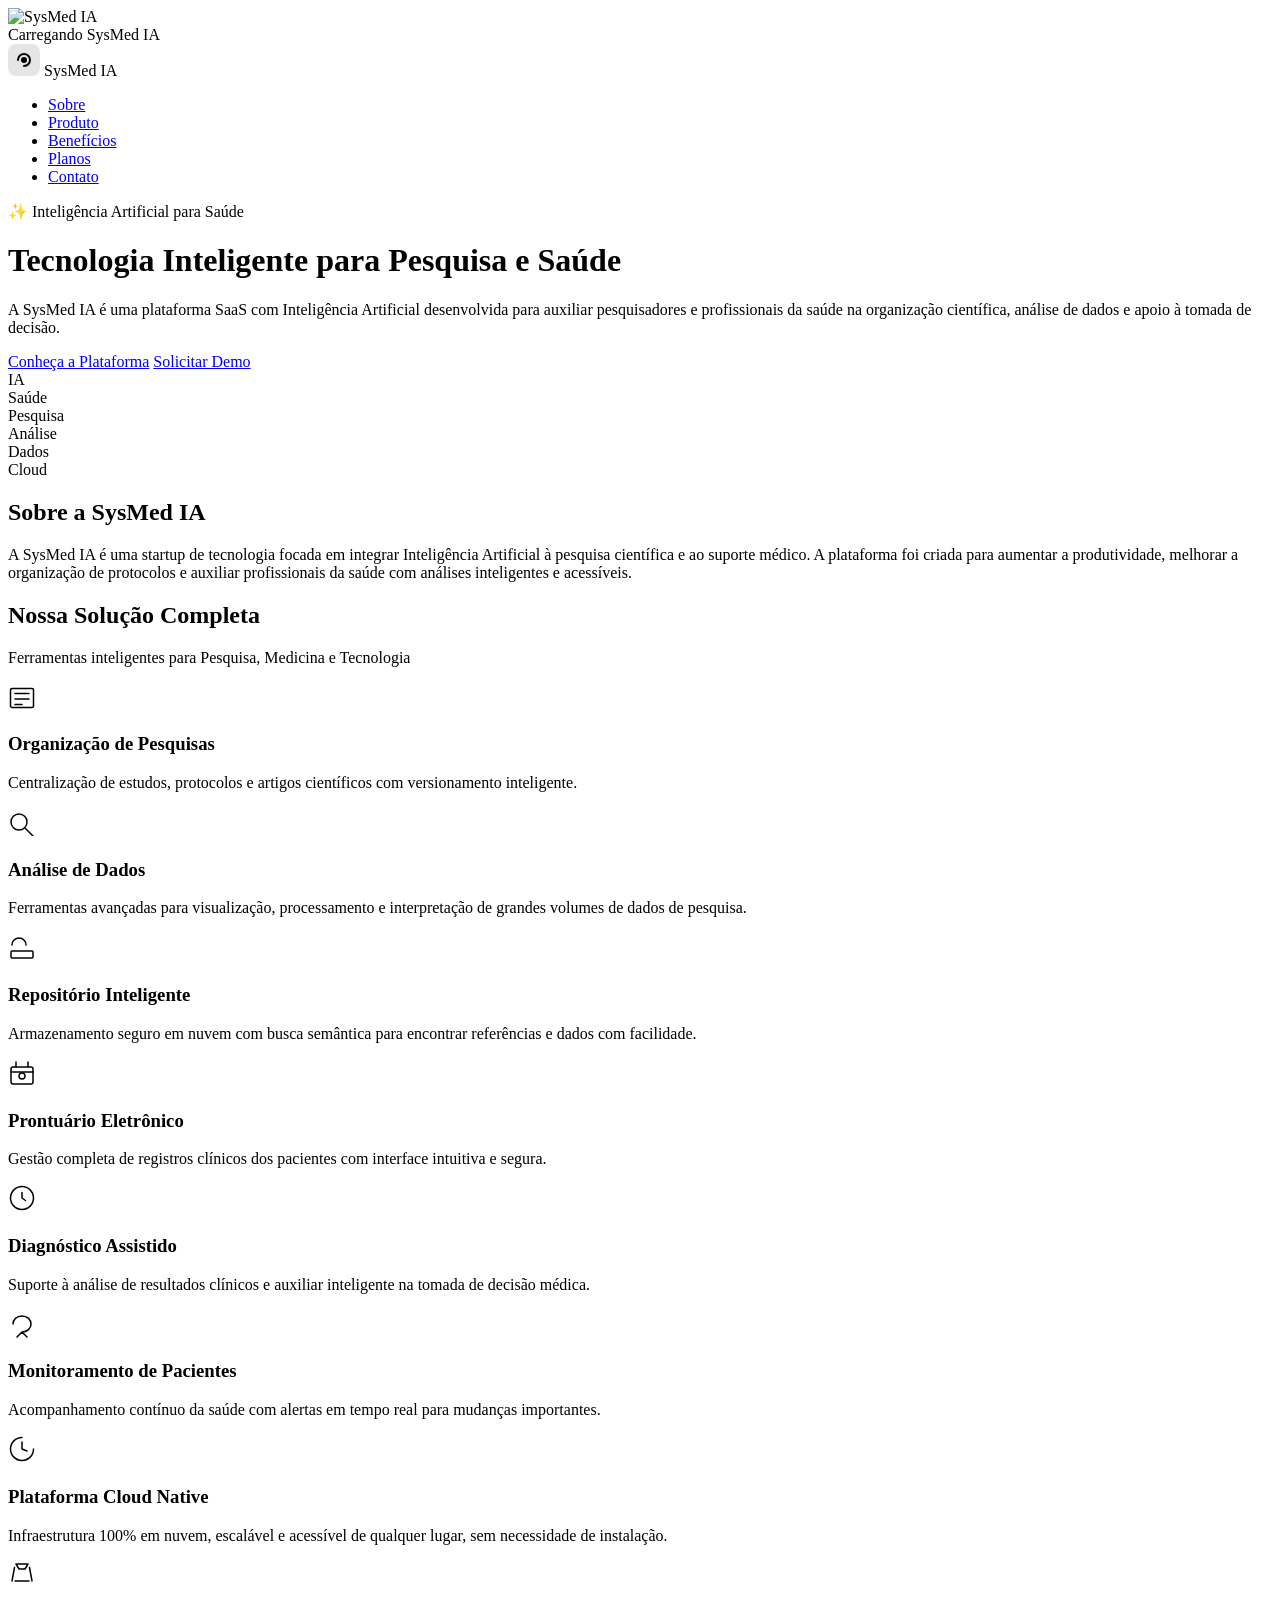
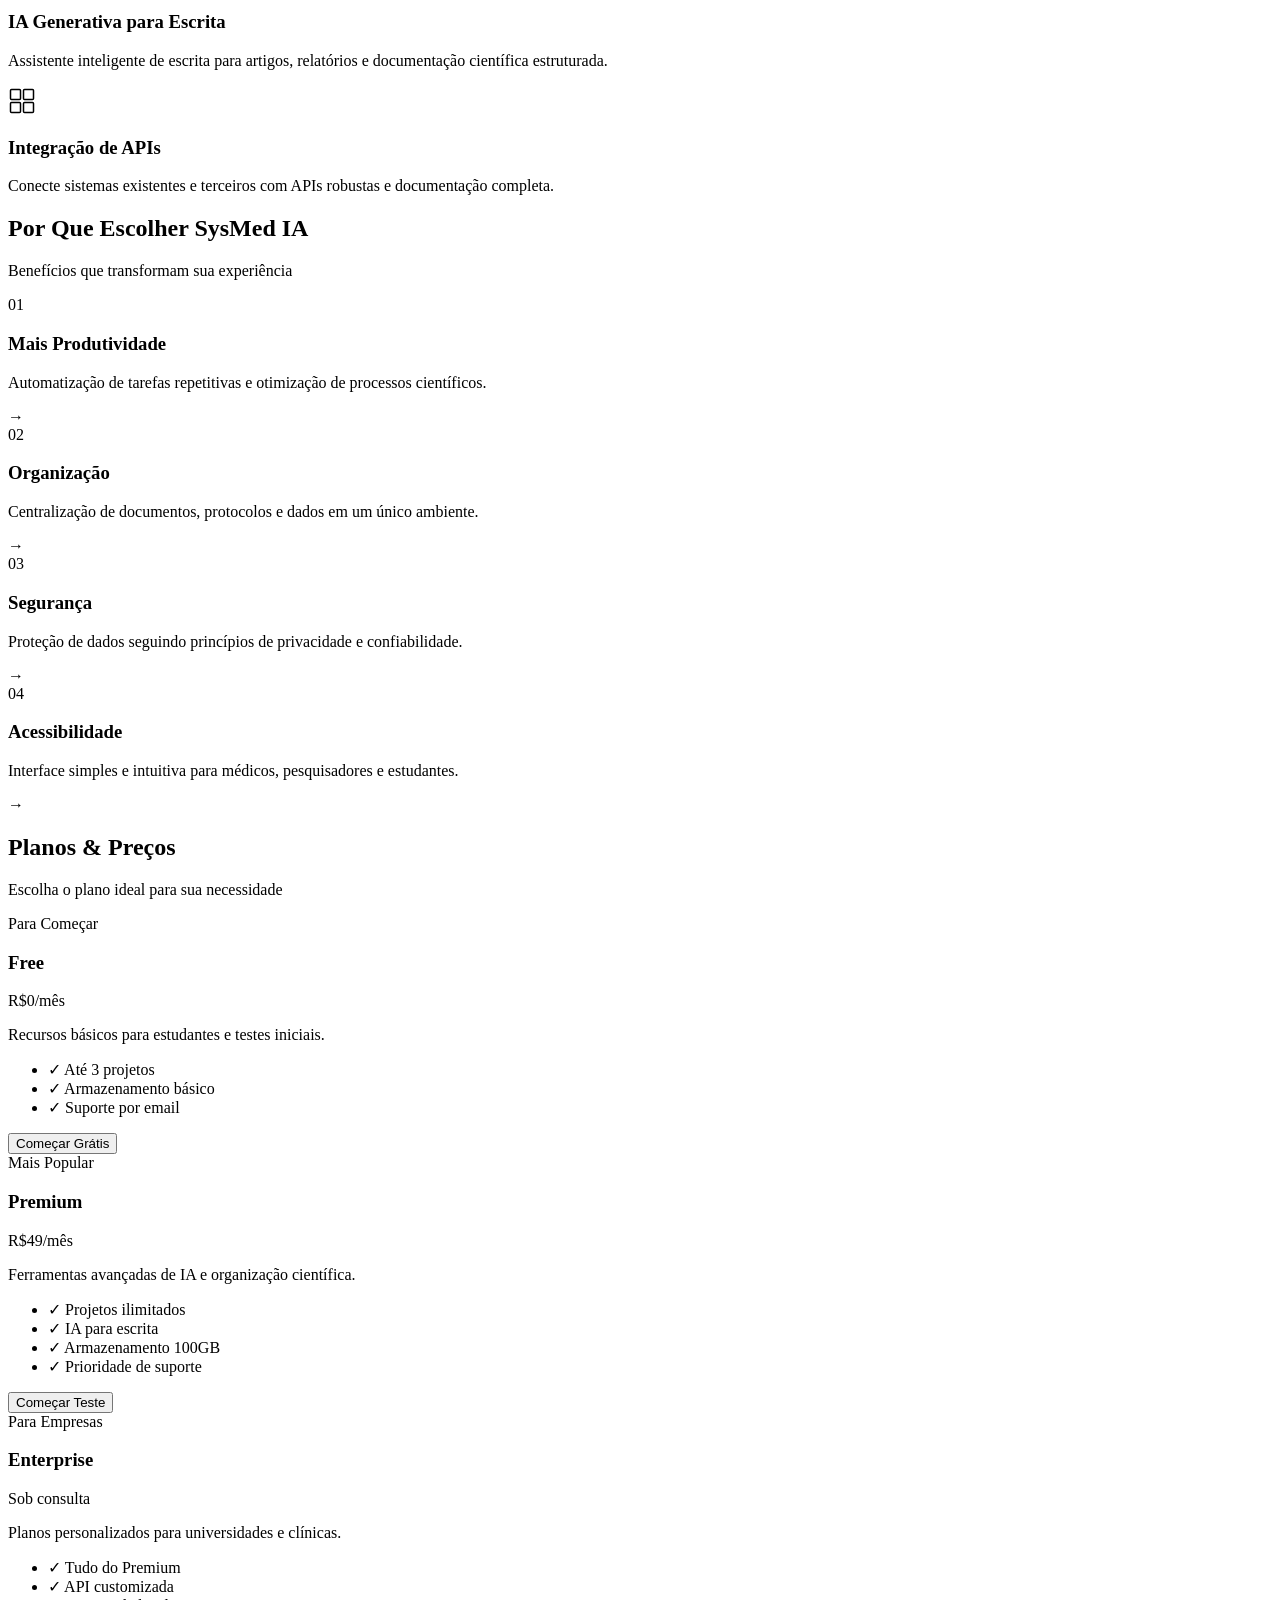
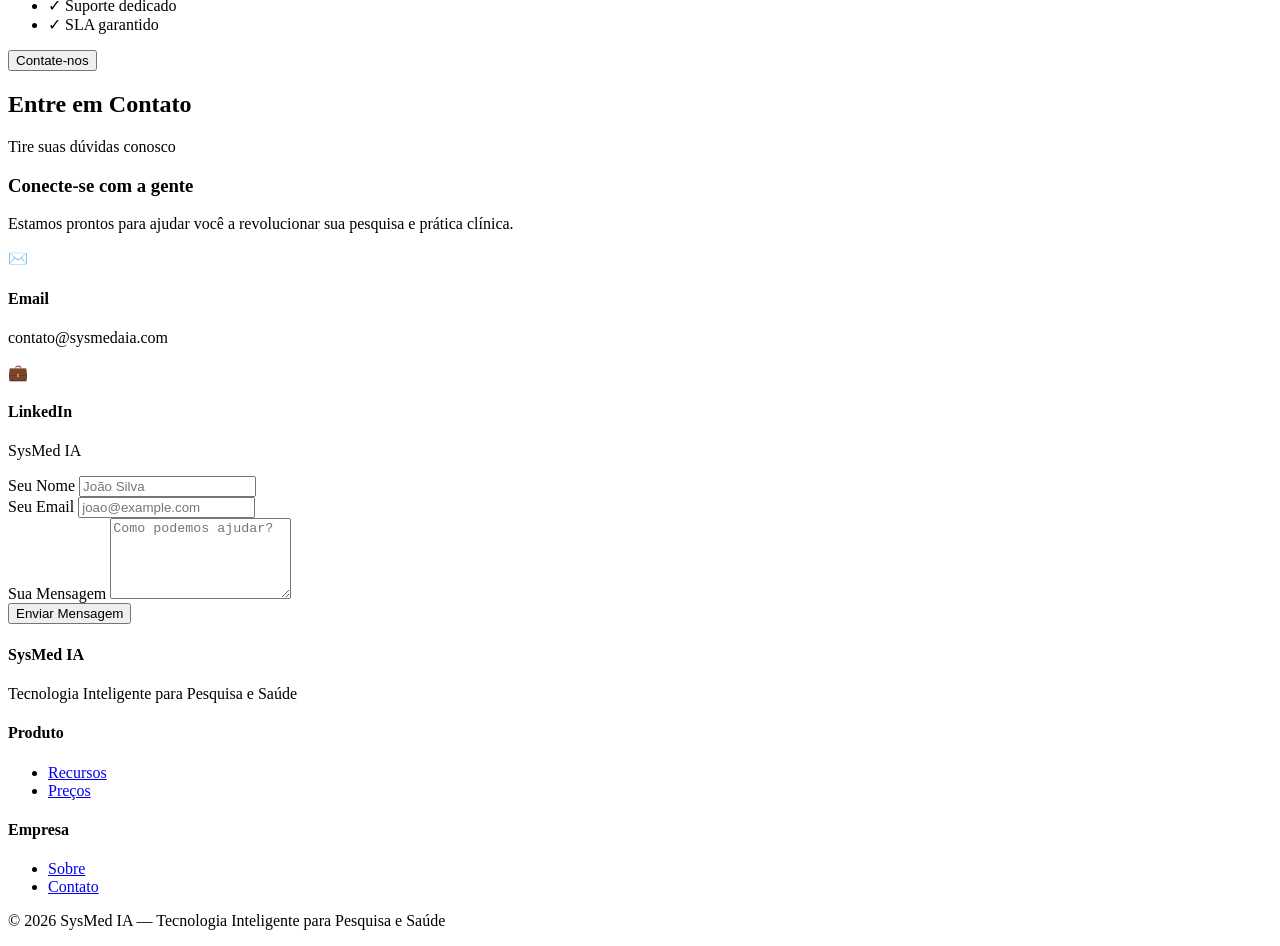
==== index.html @ e9c5e8f0 "mudando o index" ====
<!doctype html>
<html lang="pt-BR">
  <head>
    <meta charset="UTF-8" />
    <meta name="viewport" content="width=device-width, initial-scale=1.0" />
    <title>SysMed IA - Plataforma de IA para Saúde e Pesquisa</title>
    <link rel="stylesheet" href="style.css" />
    <link
      rel="shortcut icon"
      href="assets/LogoSisMed.png"
      type="image/x-icon"
    />
    <link rel="preconnect" href="https://fonts.googleapis.com" />
    <link rel="preconnect" href="https://fonts.gstatic.com" crossorigin />
    <link
      href="https://fonts.googleapis.com/css2?family=Inter:wght@300;400;500;600;700&family=Poppins:wght@600;700;800&display=swap"
      rel="stylesheet"
    />
  </head>

  <body>
    <!-- Tela de Loading -->
    <div id="loading-screen" aria-hidden="false">
      <div class="loader-wrap">
        <img src="assets/LogoSisMed.png" alt="SysMed IA" class="loader-logo" />
        <div class="loader-text">Carregando SysMed IA</div>
        <div
          class="loader-bar"
          role="progressbar"
          aria-valuemin="0"
          aria-valuemax="100"
          aria-valuenow="0"
        >
          <div class="loader-bar-fill"></div>
        </div>
      </div>
    </div>

    <header>
      <nav class="navbar">
        <div class="nav-content">
          <div class="logo">
            <svg
              width="32"
              height="32"
              viewBox="0 0 32 32"
              fill="none"
              xmlns="http://www.w3.org/2000/svg"
            >
              <rect
                width="32"
                height="32"
                rx="8"
                fill="currentColor"
                opacity="0.1"
              />
              <path
                d="M10 16C10 12.686 12.686 10 16 10C19.314 10 22 12.686 22 16C22 19.314 19.314 22 16 22"
                stroke="currentColor"
                stroke-width="2"
                stroke-linecap="round"
              />
              <circle cx="16" cy="16" r="3" fill="currentColor" />
            </svg>
            <span>SysMed IA</span>
          </div>

          <ul class="nav-links">
            <li><a href="#sobre">Sobre</a></li>
            <li><a href="#produto">Produto</a></li>
            <li><a href="#beneficios">Benefícios</a></li>
            <li><a href="#planos">Planos</a></li>
            <li><a href="#contato" class="nav-cta">Contato</a></li>
          </ul>
        </div>
      </nav>

      <div class="hero">
        <div class="hero-content">
          <div class="hero-badge">✨ Inteligência Artificial para Saúde</div>
          <h1>Tecnologia Inteligente para Pesquisa e Saúde</h1>
          <p>
            A SysMed IA é uma plataforma SaaS com Inteligência Artificial
            desenvolvida para auxiliar pesquisadores e profissionais da saúde na
            organização científica, análise de dados e apoio à tomada de
            decisão.
          </p>
          <div class="hero-buttons">
            <a href="#produto" class="btn btn-primary">Conheça a Plataforma</a>
            <a href="#contato" class="btn btn-secondary">Solicitar Demo</a>
          </div>
        </div>
        <div class="hero-visual">
          <div class="floating-card">IA</div>
          <div class="floating-card card-2">Saúde</div>
          <div class="floating-card card-3">Pesquisa</div>
          <div class="floating-card card-4">Análise</div>
          <div class="floating-card card-5">Dados</div>
          <div class="floating-card card-6">Cloud</div>
        </div>
      </div>
    </header>

    <section id="sobre">
      <h2 class="section-title">Sobre a SysMed IA</h2>

      <p>
        A SysMed IA é uma startup de tecnologia focada em integrar Inteligência
        Artificial à pesquisa científica e ao suporte médico. A plataforma foi
        criada para aumentar a produtividade, melhorar a organização de
        protocolos e auxiliar profissionais da saúde com análises inteligentes e
        acessíveis.
      </p>
    </section>

    <section id="produto" class="features-section">
      <div class="section-header">
        <h2 class="section-title">Nossa Solução Completa</h2>
        <p class="section-subtitle">
          Ferramentas inteligentes para Pesquisa, Medicina e Tecnologia
        </p>
      </div>

      <div class="cards">
        <!-- PESQUISA -->
        <div class="card">
          <div class="card-icon">
            <svg
              width="28"
              height="28"
              viewBox="0 0 28 28"
              fill="none"
              xmlns="http://www.w3.org/2000/svg"
            >
              <path
                d="M7 10.5H21M7 16H21M7 21.5H14M4 5.5H24C24.8284 5.5 25.5 6.17157 25.5 7V23C25.5 23.8284 24.8284 24.5 24 24.5H4C3.17157 24.5 2.5 23.8284 2.5 23V7C2.5 6.17157 3.17157 5.5 4 5.5Z"
                stroke="currentColor"
                stroke-width="1.5"
                stroke-linecap="round"
                stroke-linejoin="round"
              />
            </svg>
          </div>
          <h3>Organização de Pesquisas</h3>
          <p>
            Centralização de estudos, protocolos e artigos científicos com
            versionamento inteligente.
          </p>
        </div>

        <div class="card">
          <div class="card-icon">
            <svg
              width="28"
              height="28"
              viewBox="0 0 28 28"
              fill="none"
              xmlns="http://www.w3.org/2000/svg"
            >
              <circle
                cx="11"
                cy="14"
                r="8"
                stroke="currentColor"
                stroke-width="1.5"
              />
              <path
                d="M17.5 20.5L25 28"
                stroke="currentColor"
                stroke-width="1.5"
                stroke-linecap="round"
              />
            </svg>
          </div>
          <h3>Análise de Dados</h3>
          <p>
            Ferramentas avançadas para visualização, processamento e
            interpretação de grandes volumes de dados de pesquisa.
          </p>
        </div>

        <div class="card">
          <div class="card-icon">
            <svg
              width="28"
              height="28"
              viewBox="0 0 28 28"
              fill="none"
              xmlns="http://www.w3.org/2000/svg"
            >
              <path
                d="M4 12C4 8.13401 7.13401 5 11 5C14.866 5 18 8.13401 18 12M10 18H24C24.5523 18 25 18.4477 25 19V24C25 24.5523 24.5523 25 24 25H4C3.44772 25 3 24.5523 3 24V19C3 18.4477 3.44772 18 4 18Z"
                stroke="currentColor"
                stroke-width="1.5"
                stroke-linecap="round"
                stroke-linejoin="round"
              />
            </svg>
          </div>
          <h3>Repositório Inteligente</h3>
          <p>
            Armazenamento seguro em nuvem com busca semântica para encontrar
            referências e dados com facilidade.
          </p>
        </div>

        <!-- MEDICINA -->
        <div class="card">
          <div class="card-icon">
            <svg
              width="28"
              height="28"
              viewBox="0 0 28 28"
              fill="none"
              xmlns="http://www.w3.org/2000/svg"
            >
              <rect
                x="3"
                y="8"
                width="22"
                height="17"
                rx="2"
                stroke="currentColor"
                stroke-width="1.5"
              />
              <path
                d="M3 13H25M8 3V8M20 3V8"
                stroke="currentColor"
                stroke-width="1.5"
                stroke-linecap="round"
              />
              <circle
                cx="14"
                cy="17"
                r="3"
                stroke="currentColor"
                stroke-width="1.5"
              />
            </svg>
          </div>
          <h3>Prontuário Eletrônico</h3>
          <p>
            Gestão completa de registros clínicos dos pacientes com interface
            intuitiva e segura.
          </p>
        </div>

        <div class="card">
          <div class="card-icon">
            <svg
              width="28"
              height="28"
              viewBox="0 0 28 28"
              fill="none"
              xmlns="http://www.w3.org/2000/svg"
            >
              <circle
                cx="14"
                cy="14"
                r="11.5"
                stroke="currentColor"
                stroke-width="1.5"
              />
              <path
                d="M14 8.5V14L17.5 16.5"
                stroke="currentColor"
                stroke-width="1.5"
                stroke-linecap="round"
                stroke-linejoin="round"
              />
            </svg>
          </div>
          <h3>Diagnóstico Assistido</h3>
          <p>
            Suporte à análise de resultados clínicos e auxiliar inteligente na
            tomada de decisão médica.
          </p>
        </div>

        <div class="card">
          <div class="card-icon">
            <svg
              width="28"
              height="28"
              viewBox="0 0 28 28"
              fill="none"
              xmlns="http://www.w3.org/2000/svg"
            >
              <path
                d="M5 14C5 9.58172 8.58172 6 14 6C19.4183 6 23 9.58172 23 14C23 18.4183 19.4183 22 14 22M14 22L19 27M14 22L9 27"
                stroke="currentColor"
                stroke-width="1.5"
                stroke-linecap="round"
                stroke-linejoin="round"
              />
            </svg>
          </div>
          <h3>Monitoramento de Pacientes</h3>
          <p>
            Acompanhamento contínuo da saúde com alertas em tempo real para
            mudanças importantes.
          </p>
        </div>

        <!-- TECNOLOGIA -->
        <div class="card">
          <div class="card-icon">
            <svg
              width="28"
              height="28"
              viewBox="0 0 28 28"
              fill="none"
              xmlns="http://www.w3.org/2000/svg"
            >
              <path
                d="M14 2.5C7.5964 2.5 2.5 7.5964 2.5 14C2.5 20.4036 7.5964 25.5 14 25.5C20.4036 25.5 25.5 20.4036 25.5 14"
                stroke="currentColor"
                stroke-width="1.5"
                stroke-linecap="round"
              />
              <path
                d="M14 7V14L19 16"
                stroke="currentColor"
                stroke-width="1.5"
                stroke-linecap="round"
                stroke-linejoin="round"
              />
            </svg>
          </div>
          <h3>Plataforma Cloud Native</h3>
          <p>
            Infraestrutura 100% em nuvem, escalável e acessível de qualquer
            lugar, sem necessidade de instalação.
          </p>
        </div>

        <div class="card">
          <div class="card-icon">
            <svg
              width="28"
              height="28"
              viewBox="0 0 28 28"
              fill="none"
              xmlns="http://www.w3.org/2000/svg"
            >
              <path
                d="M4 20L6.5 6.5M24 20L21.5 6.5M7 20H21M8 3H20L17 8H11L8 3Z"
                stroke="currentColor"
                stroke-width="1.5"
                stroke-linecap="round"
                stroke-linejoin="round"
              />
            </svg>
          </div>
          <h3>IA Generativa para Escrita</h3>
          <p>
            Assistente inteligente de escrita para artigos, relatórios e
            documentação científica estruturada.
          </p>
        </div>

        <div class="card">
          <div class="card-icon">
            <svg
              width="28"
              height="28"
              viewBox="0 0 28 28"
              fill="none"
              xmlns="http://www.w3.org/2000/svg"
            >
              <rect
                x="2.5"
                y="3.5"
                width="10"
                height="10"
                rx="1"
                stroke="currentColor"
                stroke-width="1.5"
              />
              <rect
                x="15.5"
                y="3.5"
                width="10"
                height="10"
                rx="1"
                stroke="currentColor"
                stroke-width="1.5"
              />
              <rect
                x="2.5"
                y="16.5"
                width="10"
                height="10"
                rx="1"
                stroke="currentColor"
                stroke-width="1.5"
              />
              <rect
                x="15.5"
                y="16.5"
                width="10"
                height="10"
                rx="1"
                stroke="currentColor"
                stroke-width="1.5"
              />
            </svg>
          </div>
          <h3>Integração de APIs</h3>
          <p>
            Conecte sistemas existentes e terceiros com APIs robustas e
            documentação completa.
          </p>
        </div>
      </div>
    </section>

    <section id="beneficios" class="benefits-section">
      <div class="section-header">
        <h2 class="section-title">Por Que Escolher SysMed IA</h2>
        <p class="section-subtitle">
          Benefícios que transformam sua experiência
        </p>
      </div>

      <div class="benefits-grid">
        <div class="benefit-card">
          <div class="benefit-number">01</div>
          <h3>Mais Produtividade</h3>
          <p>
            Automatização de tarefas repetitivas e otimização de processos
            científicos.
          </p>
          <div class="benefit-arrow">→</div>
        </div>

        <div class="benefit-card">
          <div class="benefit-number">02</div>
          <h3>Organização</h3>
          <p>
            Centralização de documentos, protocolos e dados em um único
            ambiente.
          </p>
          <div class="benefit-arrow">→</div>
        </div>

        <div class="benefit-card">
          <div class="benefit-number">03</div>
          <h3>Segurança</h3>
          <p>
            Proteção de dados seguindo princípios de privacidade e
            confiabilidade.
          </p>
          <div class="benefit-arrow">→</div>
        </div>

        <div class="benefit-card">
          <div class="benefit-number">04</div>
          <h3>Acessibilidade</h3>
          <p>
            Interface simples e intuitiva para médicos, pesquisadores e
            estudantes.
          </p>
          <div class="benefit-arrow">→</div>
        </div>
      </div>
    </section>

    <section id="planos" class="pricing-section">
      <div class="section-header">
        <h2 class="section-title">Planos & Preços</h2>
        <p class="section-subtitle">
          Escolha o plano ideal para sua necessidade
        </p>
      </div>

      <div class="plans-grid">
        <div class="plan">
          <div class="plan-badge">Para Começar</div>
          <h3>Free</h3>
          <div class="price">
            <span class="currency">R$</span>0<span class="period">/mês</span>
          </div>
          <p>Recursos básicos para estudantes e testes iniciais.</p>
          <ul class="features-list">
            <li>✓ Até 3 projetos</li>
            <li>✓ Armazenamento básico</li>
            <li>✓ Suporte por email</li>
          </ul>
          <button class="btn btn-outline">Começar Grátis</button>
        </div>

        <div class="plan plan-featured">
          <div class="plan-badge badge-popular">Mais Popular</div>
          <h3>Premium</h3>
          <div class="price">
            <span class="currency">R$</span>49<span class="period">/mês</span>
          </div>
          <p>Ferramentas avançadas de IA e organização científica.</p>
          <ul class="features-list">
            <li>✓ Projetos ilimitados</li>
            <li>✓ IA para escrita</li>
            <li>✓ Armazenamento 100GB</li>
            <li>✓ Prioridade de suporte</li>
          </ul>
          <button class="btn btn-primary">Começar Teste</button>
        </div>

        <div class="plan">
          <div class="plan-badge">Para Empresas</div>
          <h3>Enterprise</h3>
          <div class="price">Sob consulta</div>
          <p>Planos personalizados para universidades e clínicas.</p>
          <ul class="features-list">
            <li>✓ Tudo do Premium</li>
            <li>✓ API customizada</li>
            <li>✓ Suporte dedicado</li>
            <li>✓ SLA garantido</li>
          </ul>
          <button class="btn btn-outline">Contate-nos</button>
        </div>
      </div>
    </section>

    <section id="contato" class="contact-section">
      <div class="section-header">
        <h2 class="section-title">Entre em Contato</h2>
        <p class="section-subtitle">Tire suas dúvidas conosco</p>
      </div>

      <div class="contact-wrapper">
        <div class="contact-info">
          <h3>Conecte-se com a gente</h3>
          <p>
            Estamos prontos para ajudar você a revolucionar sua pesquisa e
            prática clínica.
          </p>

          <div class="contact-items">
            <div class="contact-item">
              <div class="contact-icon">✉️</div>
              <div>
                <h4>Email</h4>
                <p>contato@sysmedaia.com</p>
              </div>
            </div>
            <div class="contact-item">
              <div class="contact-icon">💼</div>
              <div>
                <h4>LinkedIn</h4>
                <p>SysMed IA</p>
              </div>
            </div>
          </div>
        </div>

        <form class="contact-form" id="contact-form">
          <div class="form-group">
            <label for="name">Seu Nome</label>
            <input type="text" id="name" placeholder="João Silva" required />
          </div>
          <div class="form-group">
            <label for="email">Seu Email</label>
            <input
              type="email"
              id="email"
              placeholder="joao@example.com"
              required
            />
          </div>
          <div class="form-group">
            <label for="message">Sua Mensagem</label>
            <textarea
              id="message"
              rows="5"
              placeholder="Como podemos ajudar?"
            ></textarea>
          </div>
          <button type="submit" class="btn btn-primary btn-block">
            Enviar Mensagem
          </button>
        </form>
      </div>
    </section>

    <footer class="footer">
      <div class="footer-content">
        <div class="footer-section">
          <h4>SysMed IA</h4>
          <p>Tecnologia Inteligente para Pesquisa e Saúde</p>
        </div>
        <div class="footer-section">
          <h4>Produto</h4>
          <ul>
            <li><a href="#produto">Recursos</a></li>
            <li><a href="#planos">Preços</a></li>
          </ul>
        </div>
        <div class="footer-section">
          <h4>Empresa</h4>
          <ul>
            <li><a href="#sobre">Sobre</a></li>
            <li><a href="#contato">Contato</a></li>
          </ul>
        </div>
      </div>
      <div class="footer-bottom">
        <p>© 2026 SysMed IA — Tecnologia Inteligente para Pesquisa e Saúde</p>
      </div>
    </footer>

    <script src="script.js"></script>
  </body>
</html>
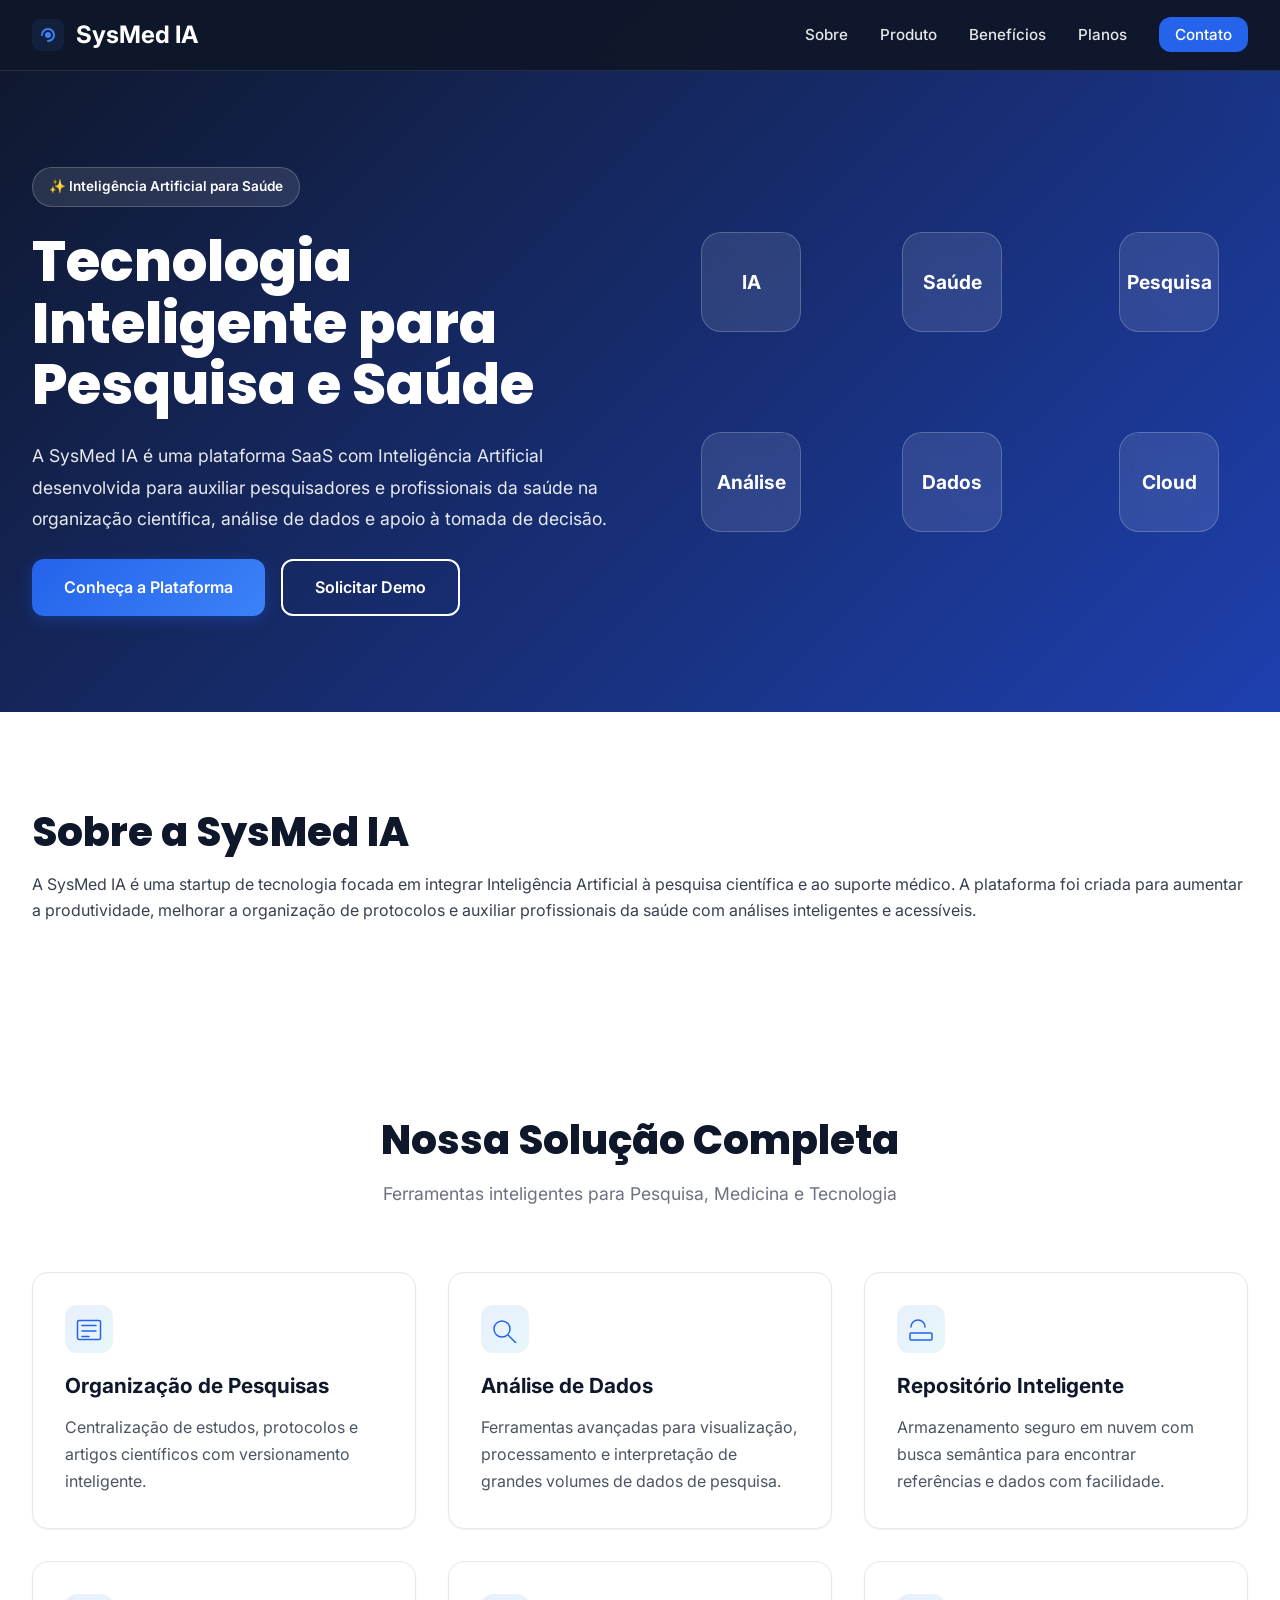
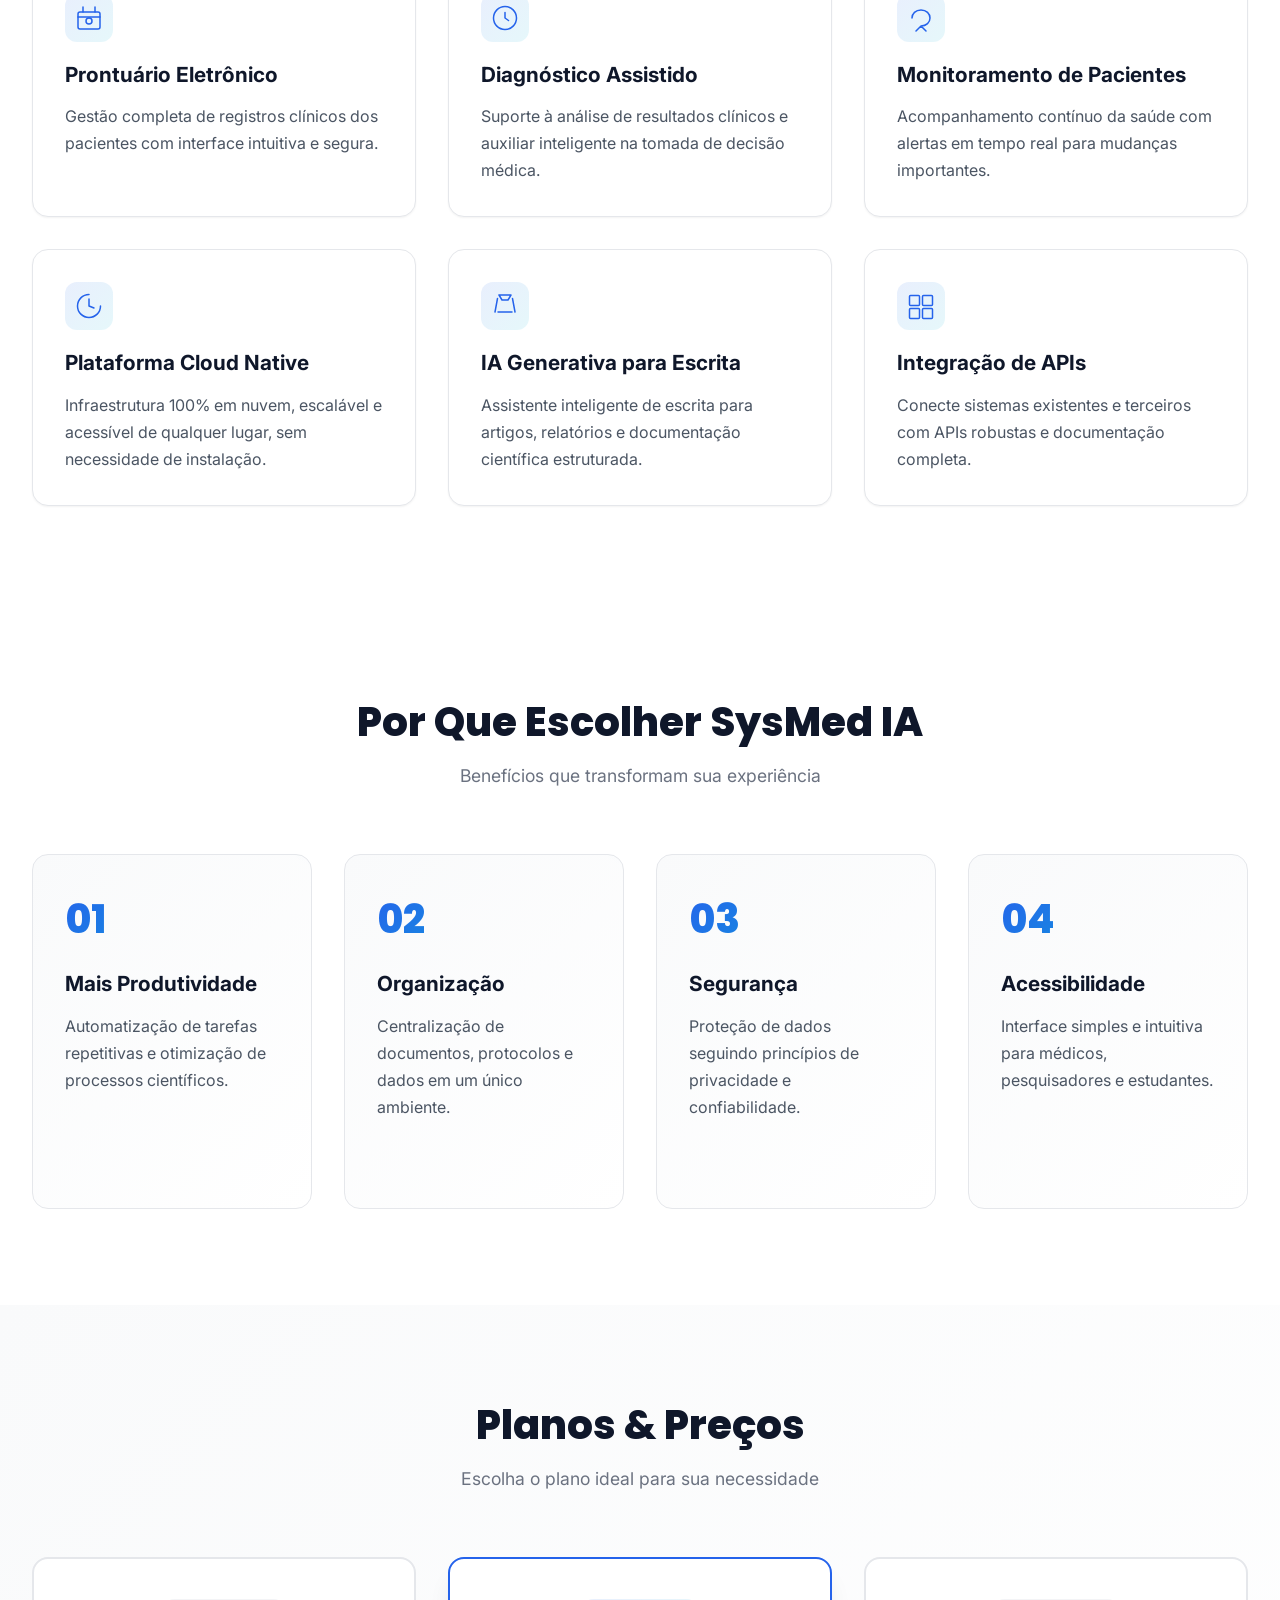
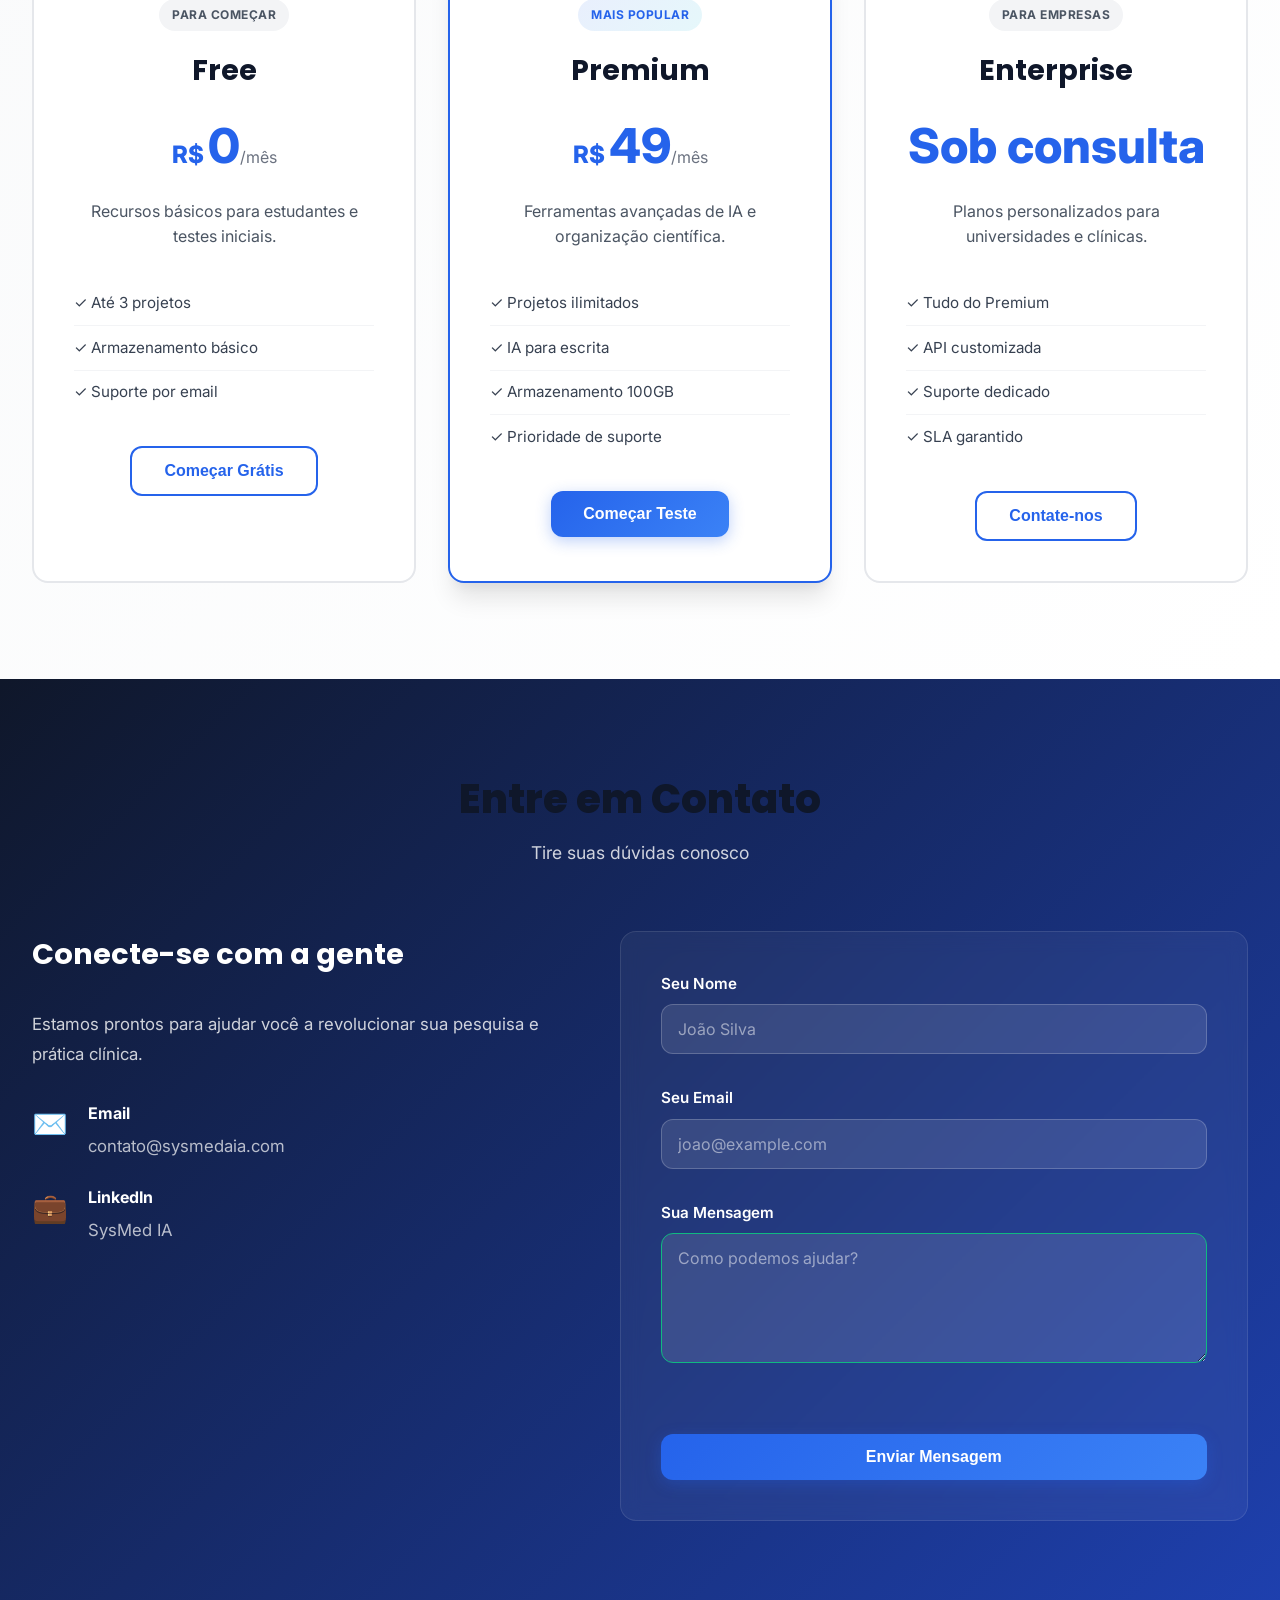
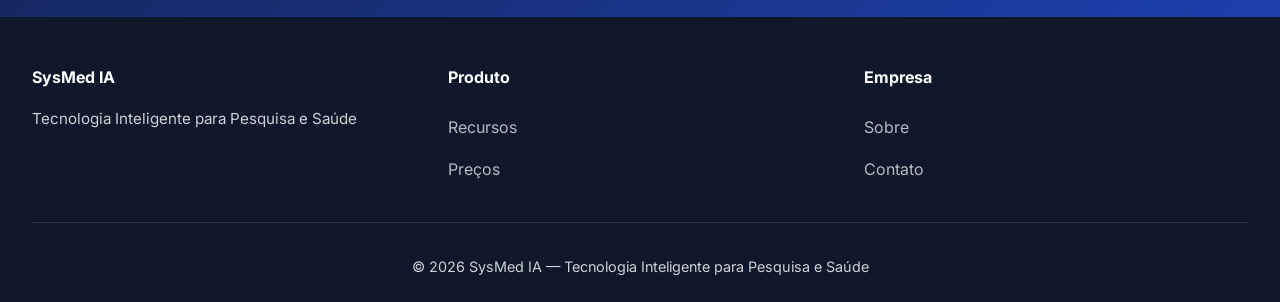
==== commit 344acb60: "atualizando index.html" ====
--- a/index.html
+++ b/index.html
@@ -7,7 +7,7 @@
     <link rel="stylesheet" href="style.css" />
     <link
       rel="shortcut icon"
-      href="assets/LogoSisMed.png"
+      href="./assets/LogoSisMed.png"
       type="image/x-icon"
     />
     <link rel="preconnect" href="https://fonts.googleapis.com" />
--- a/style.css
+++ b/style.css
@@ -0,0 +1,1310 @@
+/* ============================================
+   VARIÁVEIS & RESET
+   ============================================ */
+:root {
+  --primary: #2563eb;
+  --primary-dark: #1e40af;
+  --primary-light: #3b82f6;
+  --secondary: #0f172a;
+  --accent: #06b6d4;
+  --white: #ffffff;
+  --gray-50: #f9fafb;
+  --gray-100: #f3f4f6;
+  --gray-200: #e5e7eb;
+  --gray-300: #d1d5db;
+  --gray-400: #9ca3af;
+  --gray-500: #6b7280;
+  --gray-600: #4b5563;
+  --gray-700: #374151;
+  --gray-800: #1f2937;
+  --gray-900: #111827;
+
+  --radius-sm: 6px;
+  --radius-md: 12px;
+  --radius-lg: 16px;
+  --radius-xl: 20px;
+
+  --shadow-sm: 0 1px 2px 0 rgba(0, 0, 0, 0.05);
+  --shadow-md:
+    0 4px 6px -1px rgba(0, 0, 0, 0.1), 0 2px 4px -1px rgba(0, 0, 0, 0.06);
+  --shadow-lg:
+    0 10px 15px -3px rgba(0, 0, 0, 0.1), 0 4px 6px -2px rgba(0, 0, 0, 0.05);
+  --shadow-xl:
+    0 20px 25px -5px rgba(0, 0, 0, 0.1), 0 10px 10px -5px rgba(0, 0, 0, 0.04);
+}
+
+* {
+  margin: 0;
+  padding: 0;
+  box-sizing: border-box;
+}
+
+html {
+  scroll-behavior: smooth;
+}
+
+body {
+  font-family:
+    "Inter",
+    -apple-system,
+    BlinkMacSystemFont,
+    "Segoe UI",
+    sans-serif;
+  background: var(--white);
+  color: var(--gray-700);
+  line-height: 1.6;
+  font-size: 16px;
+  overflow-x: hidden;
+}
+
+/* ============================================
+   LOADING SCREEN
+   ============================================ */
+#loading-screen {
+  position: fixed;
+  inset: 0;
+  display: flex;
+  align-items: center;
+  justify-content: center;
+  background: linear-gradient(
+    180deg,
+    rgba(15, 23, 42, 0.98),
+    rgba(37, 99, 235, 0.85)
+  );
+  color: var(--white);
+  z-index: 3000;
+  transition:
+    opacity 0.5s ease,
+    visibility 0.5s ease;
+}
+
+#loading-screen.hidden {
+  opacity: 0;
+  visibility: hidden;
+  pointer-events: none;
+}
+
+.loader-wrap {
+  text-align: center;
+  max-width: 320px;
+}
+
+.loader-logo {
+  width: 72px;
+  height: 72px;
+  object-fit: contain;
+  margin: 0 auto 12px;
+  filter: drop-shadow(0 8px 20px rgba(0, 0, 0, 0.4));
+  animation: logoPulse 1.6s ease-in-out infinite;
+}
+
+.loader-text {
+  font-weight: 700;
+  margin-bottom: 12px;
+  letter-spacing: 0.2px;
+}
+
+.loader-bar {
+  width: 100%;
+  height: 8px;
+  background: rgba(255, 255, 255, 0.12);
+  border-radius: 999px;
+  overflow: hidden;
+}
+
+.loader-bar-fill {
+  width: 0%;
+  height: 100%;
+  background: linear-gradient(90deg, var(--primary-light), var(--accent));
+  transition: width 0.3s linear;
+}
+
+@keyframes logoPulse {
+  0%,
+  100% {
+    transform: scale(1);
+    filter: drop-shadow(0 8px 20px rgba(0, 0, 0, 0.35));
+  }
+  50% {
+    transform: scale(1.06);
+    filter: drop-shadow(0 18px 30px rgba(0, 0, 0, 0.45));
+  }
+}
+
+/* ============================================
+   HEADER & NAVIGATION
+   ============================================ */
+header {
+  background: linear-gradient(
+    135deg,
+    var(--secondary) 0%,
+    var(--primary-dark) 100%
+  );
+  color: var(--white);
+  position: relative;
+  overflow: hidden;
+}
+
+header::before {
+  content: "";
+  position: absolute;
+  top: -50%;
+  right: -20%;
+  width: 500px;
+  height: 500px;
+  background: radial-gradient(
+    circle,
+    rgba(37, 99, 235, 0.1) 0%,
+    transparent 70%
+  );
+  border-radius: 50%;
+  pointer-events: none;
+}
+
+.navbar {
+  position: sticky;
+  top: 0;
+  background: rgba(15, 23, 42, 0.95);
+  backdrop-filter: blur(10px);
+  border-bottom: 1px solid rgba(255, 255, 255, 0.1);
+  z-index: 1000;
+  transition: all 0.3s ease;
+}
+
+.nav-content {
+  max-width: 1400px;
+  margin: 0 auto;
+  display: flex;
+  justify-content: space-between;
+  align-items: center;
+  padding: 1rem 2rem;
+}
+
+.logo {
+  display: flex;
+  align-items: center;
+  gap: 0.75rem;
+  font-size: 1.5rem;
+  font-weight: 700;
+  color: var(--white);
+  text-decoration: none;
+  transition: transform 0.3s ease;
+}
+
+.logo:hover {
+  transform: scale(1.02);
+}
+
+.logo svg {
+  color: var(--primary-light);
+}
+
+.nav-links {
+  display: flex;
+  list-style: none;
+  gap: 2rem;
+  align-items: center;
+}
+
+.nav-links a {
+  color: var(--gray-200);
+  text-decoration: none;
+  font-size: 0.95rem;
+  font-weight: 500;
+  transition: color 0.3s ease;
+  position: relative;
+}
+
+.nav-links a::after {
+  content: "";
+  position: absolute;
+  width: 0;
+  height: 2px;
+  bottom: -4px;
+  left: 0;
+  background: var(--primary-light);
+  transition: width 0.3s ease;
+}
+
+.nav-links a:hover {
+  color: var(--white);
+}
+
+.nav-links a:hover::after {
+  width: 100%;
+}
+
+.nav-cta {
+  background: var(--primary);
+  color: var(--white) !important;
+  padding: 0.5rem 1rem;
+  border-radius: var(--radius-md);
+  transition: all 0.3s ease;
+}
+
+.nav-cta::after {
+  display: none;
+}
+
+.nav-cta:hover {
+  background: var(--primary-light);
+  transform: translateY(-2px);
+  box-shadow: 0 8px 16px rgba(37, 99, 235, 0.3);
+}
+
+/* ============================================
+   HERO SECTION
+   ============================================ */
+.hero {
+  display: grid;
+  grid-template-columns: 1fr 1fr;
+  gap: 4rem;
+  align-items: center;
+  padding: 6rem 2rem;
+  max-width: 1400px;
+  margin: 0 auto;
+  position: relative;
+  z-index: 1;
+}
+
+.hero-content {
+  display: flex;
+  flex-direction: column;
+  gap: 1.5rem;
+}
+
+.hero-badge {
+  display: inline-flex;
+  align-items: center;
+  gap: 0.5rem;
+  background: rgba(255, 255, 255, 0.1);
+  border: 1px solid rgba(255, 255, 255, 0.2);
+  color: var(--white);
+  padding: 0.5rem 1rem;
+  border-radius: 2rem;
+  font-size: 0.85rem;
+  font-weight: 600;
+  width: fit-content;
+  animation: fadeInUp 0.8s ease;
+}
+
+.hero h1 {
+  font-family: "Poppins", sans-serif;
+  font-size: 3.5rem;
+  font-weight: 800;
+  line-height: 1.1;
+  color: var(--white);
+  animation: fadeInUp 0.8s ease 0.1s both;
+}
+
+.hero p {
+  font-size: 1.1rem;
+  line-height: 1.8;
+  color: rgba(255, 255, 255, 0.9);
+  animation: fadeInUp 0.8s ease 0.2s both;
+}
+
+.hero-buttons {
+  display: flex;
+  gap: 1rem;
+  flex-wrap: wrap;
+  animation: fadeInUp 0.8s ease 0.3s both;
+}
+
+.hero-visual {
+  position: relative;
+  height: 400px;
+  display: flex;
+  align-items: center;
+  justify-content: center;
+}
+
+/* ============================================
+   ANIMAÇÕES ADICIONAIS
+   ============================================ */
+.floating-card {
+  will-change: transform;
+  transition:
+    transform 0.45s cubic-bezier(0.2, 0.9, 0.3, 1),
+    box-shadow 0.35s ease;
+}
+
+.floating-card:hover {
+  transform: translateY(-14px) scale(1.03) rotate(-1deg);
+  box-shadow: 0 18px 30px rgba(16, 24, 40, 0.18);
+}
+
+.card-icon {
+  transition:
+    transform 0.45s cubic-bezier(0.2, 0.9, 0.3, 1),
+    box-shadow 0.35s ease,
+    background 0.4s ease;
+}
+
+.card:hover .card-icon {
+  transform: rotate(-6deg) scale(1.08);
+}
+
+/* Hover suave em cards: efeito de destaque interno */
+.card::after {
+  content: "";
+  position: absolute;
+  inset: 0;
+  background: radial-gradient(
+    circle at 20% 20%,
+    rgba(6, 182, 212, 0.04),
+    transparent 20%
+  );
+  opacity: 0;
+  transition: opacity 0.45s ease;
+}
+
+.card:hover::after {
+  opacity: 1;
+}
+
+.floating-card:nth-child(1) {
+  top: 10%;
+  left: 5%;
+  animation-delay: 0s;
+}
+
+.floating-card:nth-child(2) {
+  top: 10%;
+  left: 40%;
+  animation-delay: 0.5s;
+}
+
+.floating-card:nth-child(3) {
+  top: 10%;
+  right: 5%;
+  animation-delay: 1s;
+}
+
+.floating-card:nth-child(4) {
+  bottom: 15%;
+  left: 5%;
+  animation-delay: 0.3s;
+}
+
+.floating-card:nth-child(5) {
+  bottom: 15%;
+  left: 40%;
+  animation-delay: 1.5s;
+}
+
+.floating-card:nth-child(6) {
+  bottom: 15%;
+  right: 5%;
+  animation-delay: 0.8s;
+}
+
+.floating-card {
+  position: absolute;
+  background: rgba(255, 255, 255, 0.1);
+  backdrop-filter: blur(10px);
+  border: 1px solid rgba(255, 255, 255, 0.2);
+  width: 100px;
+  height: 100px;
+  border-radius: var(--radius-xl);
+  display: flex;
+  align-items: center;
+  justify-content: center;
+  font-weight: 700;
+  color: var(--white);
+  font-size: 1.2rem;
+  animation: float 6s ease-in-out infinite;
+}
+
+.card-2 {
+  animation: float 6s ease-in-out infinite 1s;
+}
+
+.card-3 {
+  animation: float 6s ease-in-out infinite 2s;
+}
+
+.card-4 {
+  animation: float 6s ease-in-out infinite 0.5s;
+}
+
+.card-5 {
+  animation: float 6s ease-in-out infinite 1.5s;
+}
+
+.card-6 {
+  animation: float 6s ease-in-out infinite 2.5s;
+}
+
+@keyframes float {
+  0%,
+  100% {
+    transform: translateY(0px);
+  }
+  50% {
+    transform: translateY(-20px);
+  }
+}
+
+@keyframes fadeInUp {
+  from {
+    opacity: 0;
+    transform: translateY(30px);
+  }
+  to {
+    opacity: 1;
+    transform: translateY(0);
+  }
+}
+
+/* ============================================
+   SECTIONS
+   ============================================ */
+section {
+  padding: 6rem 2rem;
+  max-width: 1400px;
+  margin: 0 auto;
+}
+
+.section-header {
+  text-align: center;
+  margin-bottom: 4rem;
+  animation: fadeInUp 0.8s ease;
+}
+
+.section-title {
+  font-family: "Poppins", sans-serif;
+  font-size: 2.5rem;
+  font-weight: 800;
+  color: var(--secondary);
+  margin-bottom: 1rem;
+  line-height: 1.2;
+}
+
+.section-subtitle {
+  font-size: 1.1rem;
+  color: var(--gray-500);
+  max-width: 600px;
+  margin: 0 auto;
+}
+
+/* ============================================
+   CARDS - FEATURES
+   ============================================ */
+.cards {
+  display: grid;
+  grid-template-columns: repeat(auto-fit, minmax(300px, 1fr));
+  gap: 2rem;
+  margin-top: 3rem;
+}
+
+.card {
+  background: var(--white);
+  border: 1px solid var(--gray-200);
+  padding: 2rem;
+  border-radius: var(--radius-lg);
+  box-shadow: var(--shadow-sm);
+  transition: all 0.3s cubic-bezier(0.4, 0, 0.2, 1);
+  position: relative;
+  overflow: hidden;
+}
+
+.card::before {
+  content: "";
+  position: absolute;
+  top: 0;
+  left: 0;
+  width: 100%;
+  height: 4px;
+  background: linear-gradient(90deg, var(--primary) 0%, var(--accent) 100%);
+  transform: scaleX(0);
+  transform-origin: left;
+  transition: transform 0.3s ease;
+}
+
+.card:hover::before {
+  transform: scaleX(1);
+}
+
+.card:hover {
+  border-color: var(--primary-light);
+  box-shadow: var(--shadow-xl);
+  transform: translateY(-8px);
+}
+
+.card-icon {
+  width: 48px;
+  height: 48px;
+  background: linear-gradient(
+    135deg,
+    rgba(37, 99, 235, 0.1),
+    rgba(6, 182, 212, 0.1)
+  );
+  border-radius: var(--radius-md);
+  display: flex;
+  align-items: center;
+  justify-content: center;
+  color: var(--primary);
+  margin-bottom: 1rem;
+  transition: all 0.3s ease;
+}
+
+.card:hover .card-icon {
+  background: linear-gradient(135deg, var(--primary), var(--accent));
+  color: var(--white);
+  transform: scale(1.1);
+}
+
+.card h3 {
+  font-size: 1.3rem;
+  font-weight: 700;
+  color: var(--secondary);
+  margin-bottom: 0.75rem;
+}
+
+.card p {
+  color: var(--gray-600);
+  line-height: 1.7;
+}
+
+/* ============================================
+   BENEFITS SECTION
+   ============================================ */
+.benefits-grid {
+  display: grid;
+  grid-template-columns: repeat(auto-fit, minmax(260px, 1fr));
+  gap: 2rem;
+  margin-top: 3rem;
+}
+
+.benefit-card {
+  background: linear-gradient(135deg, var(--gray-50) 0%, var(--white) 100%);
+  border: 1px solid var(--gray-200);
+  padding: 2rem;
+  border-radius: var(--radius-lg);
+  transition: all 0.3s ease;
+  position: relative;
+  overflow: hidden;
+}
+
+.benefit-card::after {
+  content: "";
+  position: absolute;
+  top: -50%;
+  right: -50%;
+  width: 200px;
+  height: 200px;
+  background: radial-gradient(
+    circle,
+    rgba(37, 99, 235, 0.05) 0%,
+    transparent 70%
+  );
+  border-radius: 50%;
+  transition: all 0.3s ease;
+}
+
+.benefit-card:hover {
+  transform: translateY(-4px);
+  box-shadow: var(--shadow-lg);
+  border-color: var(--primary-light);
+}
+
+.benefit-card:hover::after {
+  top: -20%;
+  right: -20%;
+}
+
+.benefit-number {
+  font-family: "Poppins", sans-serif;
+  font-size: 2.5rem;
+  font-weight: 800;
+  background: linear-gradient(135deg, var(--primary), var(--accent));
+  -webkit-background-clip: text;
+  -webkit-text-fill-color: transparent;
+  background-clip: text;
+  margin-bottom: 1rem;
+}
+
+.benefit-card h3 {
+  font-size: 1.3rem;
+  font-weight: 700;
+  color: var(--secondary);
+  margin-bottom: 0.75rem;
+}
+
+.benefit-card p {
+  color: var(--gray-600);
+  line-height: 1.7;
+  margin-bottom: 1rem;
+}
+
+.benefit-arrow {
+  color: var(--primary);
+  font-size: 1.5rem;
+  opacity: 0;
+  transition: all 0.3s ease;
+}
+
+.benefit-card:hover .benefit-arrow {
+  opacity: 1;
+  transform: translateX(4px);
+}
+
+/* ============================================
+   PRICING SECTION
+   ============================================ */
+.pricing-section {
+  background: linear-gradient(135deg, var(--gray-50) 0%, var(--white) 100%);
+}
+
+.plans-grid {
+  display: grid;
+  grid-template-columns: repeat(auto-fit, minmax(300px, 1fr));
+  gap: 2rem;
+  margin-top: 3rem;
+}
+
+.plan {
+  background: var(--white);
+  border: 2px solid var(--gray-200);
+  border-radius: var(--radius-lg);
+  padding: 2.5rem;
+  text-align: center;
+  position: relative;
+  transition: all 0.3s ease;
+  overflow: hidden;
+}
+
+.plan::before {
+  content: "";
+  position: absolute;
+  top: 0;
+  left: 0;
+  right: 0;
+  height: 4px;
+  background: linear-gradient(90deg, var(--primary), var(--accent));
+  transform: scaleX(0);
+  transform-origin: left;
+  transition: transform 0.3s ease;
+}
+
+.plan:hover::before {
+  transform: scaleX(1);
+}
+
+.plan-featured {
+  border-color: var(--primary);
+  transform: scale(1.05);
+  box-shadow: var(--shadow-xl);
+}
+
+.plan-featured:hover {
+  transform: scale(1.08) translateY(-8px);
+}
+
+.plan:hover {
+  border-color: var(--primary-light);
+  box-shadow: var(--shadow-lg);
+  transform: translateY(-4px);
+}
+
+.plan-badge {
+  display: inline-block;
+  background: var(--gray-100);
+  color: var(--gray-600);
+  padding: 0.4rem 0.8rem;
+  border-radius: 2rem;
+  font-size: 0.75rem;
+  font-weight: 700;
+  text-transform: uppercase;
+  margin-bottom: 1rem;
+  letter-spacing: 0.5px;
+}
+
+.badge-popular {
+  background: linear-gradient(
+    135deg,
+    rgba(37, 99, 235, 0.1),
+    rgba(6, 182, 212, 0.1)
+  );
+  color: var(--primary);
+}
+
+.plan h3 {
+  font-family: "Poppins", sans-serif;
+  font-size: 1.8rem;
+  font-weight: 700;
+  color: var(--secondary);
+  margin-bottom: 1rem;
+}
+
+.price {
+  font-size: 3rem;
+  font-weight: 800;
+  color: var(--primary);
+  margin: 1.5rem 0;
+  line-height: 1.2;
+}
+
+.currency {
+  font-size: 1.5rem;
+  margin-right: 0.25rem;
+}
+
+.period {
+  font-size: 1rem;
+  color: var(--gray-500);
+  font-weight: 400;
+}
+
+.plan > p {
+  color: var(--gray-600);
+  margin-bottom: 2rem;
+}
+
+.features-list {
+  list-style: none;
+  text-align: left;
+  margin: 2rem 0;
+  min-height: 120px;
+}
+
+.features-list li {
+  color: var(--gray-700);
+  padding: 0.6rem 0;
+  border-bottom: 1px solid var(--gray-100);
+  font-size: 0.95rem;
+}
+
+.features-list li:last-child {
+  border-bottom: none;
+}
+
+/* ============================================
+   BUTTONS
+   ============================================ */
+.btn {
+  display: inline-flex;
+  align-items: center;
+  justify-content: center;
+  gap: 0.5rem;
+  padding: 0.875rem 2rem;
+  font-size: 1rem;
+  font-weight: 600;
+  border: none;
+  border-radius: var(--radius-md);
+  cursor: pointer;
+  text-decoration: none;
+  transition: all 0.3s cubic-bezier(0.4, 0, 0.2, 1);
+  position: relative;
+  overflow: hidden;
+}
+
+.btn::before {
+  content: "";
+  position: absolute;
+  top: 50%;
+  left: 50%;
+  width: 0;
+  height: 0;
+  background: rgba(255, 255, 255, 0.1);
+  border-radius: 50%;
+  transform: translate(-50%, -50%);
+  transition:
+    width 0.6s,
+    height 0.6s;
+}
+
+.btn:active::before {
+  width: 300px;
+  height: 300px;
+}
+
+.btn-primary {
+  background: linear-gradient(135deg, var(--primary), var(--primary-light));
+  color: var(--white);
+  box-shadow: 0 4px 15px rgba(37, 99, 235, 0.3);
+}
+
+.btn-primary:hover {
+  transform: translateY(-2px);
+  box-shadow: 0 8px 25px rgba(37, 99, 235, 0.4);
+}
+
+.btn-secondary {
+  background: transparent;
+  color: var(--white);
+  border: 2px solid var(--white);
+}
+
+.btn-secondary:hover {
+  background: var(--white);
+  color: var(--primary);
+  transform: translateY(-2px);
+}
+
+.btn-outline {
+  background: transparent;
+  color: var(--primary);
+  border: 2px solid var(--primary);
+}
+
+.btn-outline:hover {
+  background: var(--primary);
+  color: var(--white);
+  transform: translateY(-2px);
+}
+
+.btn-block {
+  width: 100%;
+}
+
+/* ============================================
+   CONTACT SECTION
+   ============================================ */
+.contact-section {
+  background: linear-gradient(
+    135deg,
+    var(--secondary) 0%,
+    var(--primary-dark) 100%
+  );
+  color: var(--white);
+}
+
+.contact-section .section-header {
+  color: var(--white);
+}
+
+.contact-section .section-subtitle {
+  color: rgba(255, 255, 255, 0.8);
+}
+
+.contact-wrapper {
+  display: grid;
+  grid-template-columns: 1fr 1.2fr;
+  gap: 4rem;
+  margin-top: 3rem;
+}
+
+.contact-info {
+  display: flex;
+  flex-direction: column;
+  gap: 2rem;
+}
+
+.contact-info h3 {
+  font-family: "Poppins", sans-serif;
+  font-size: 1.8rem;
+  font-weight: 700;
+  color: var(--white);
+}
+
+.contact-info p {
+  font-size: 1.05rem;
+  color: rgba(255, 255, 255, 0.8);
+  line-height: 1.8;
+}
+
+.contact-items {
+  display: flex;
+  flex-direction: column;
+  gap: 1.5rem;
+}
+
+.contact-item {
+  display: flex;
+  gap: 1rem;
+  align-items: flex-start;
+}
+
+.contact-icon {
+  font-size: 1.8rem;
+  min-width: 40px;
+}
+
+.contact-item h4 {
+  font-weight: 700;
+  color: var(--white);
+  margin-bottom: 0.25rem;
+}
+
+.contact-item p {
+  color: rgba(255, 255, 255, 0.7);
+  margin: 0;
+}
+
+.contact-form {
+  background: rgba(255, 255, 255, 0.05);
+  backdrop-filter: blur(10px);
+  border: 1px solid rgba(255, 255, 255, 0.1);
+  padding: 2.5rem;
+  border-radius: var(--radius-lg);
+}
+
+.form-group {
+  margin-bottom: 2rem;
+}
+
+.form-group:last-child {
+  margin-bottom: 0;
+}
+
+.form-group label {
+  display: block;
+  font-weight: 600;
+  color: var(--white);
+  margin-bottom: 0.5rem;
+  font-size: 0.95rem;
+}
+
+.form-group input,
+.form-group textarea {
+  width: 100%;
+  padding: 0.875rem 1rem;
+  background: rgba(255, 255, 255, 0.1);
+  border: 1px solid rgba(255, 255, 255, 0.2);
+  border-radius: var(--radius-md);
+  color: var(--white);
+  font-family: inherit;
+  font-size: 1rem;
+  transition: all 0.3s ease;
+}
+
+.form-group input::placeholder,
+.form-group textarea::placeholder {
+  color: rgba(255, 255, 255, 0.5);
+}
+
+.form-group input:focus,
+.form-group textarea:focus {
+  outline: none;
+  background: rgba(255, 255, 255, 0.15);
+  border-color: var(--accent);
+  box-shadow: 0 0 0 3px rgba(6, 182, 212, 0.1);
+}
+
+/* ============================================
+   FOOTER
+   ============================================ */
+.footer {
+  background: var(--secondary);
+  color: rgba(255, 255, 255, 0.8);
+  padding: 3rem 2rem 1.5rem;
+}
+
+.footer-content {
+  display: grid;
+  grid-template-columns: repeat(auto-fit, minmax(250px, 1fr));
+  gap: 2rem;
+  max-width: 1400px;
+  margin: 0 auto 2rem;
+}
+
+.footer-section h4 {
+  color: var(--white);
+  font-weight: 700;
+  margin-bottom: 1rem;
+}
+
+.footer-section p {
+  font-size: 0.95rem;
+  line-height: 1.6;
+}
+
+.footer-section ul {
+  list-style: none;
+}
+
+.footer-section a {
+  color: rgba(255, 255, 255, 0.7);
+  text-decoration: none;
+  display: block;
+  padding: 0.5rem 0;
+  transition: color 0.3s ease;
+}
+
+.footer-section a:hover {
+  color: var(--white);
+}
+
+.footer-bottom {
+  text-align: center;
+  padding-top: 2rem;
+  border-top: 1px solid rgba(255, 255, 255, 0.1);
+  max-width: 1400px;
+  margin: 0 auto;
+  font-size: 0.9rem;
+}
+
+/* ============================================
+   MENU TOGGLE - MOBILE
+   ============================================ */
+.menu-toggle {
+  display: none;
+  flex-direction: column;
+  gap: 5px;
+  background: none;
+  border: none;
+  cursor: pointer;
+  padding: 0.5rem;
+  z-index: 1001;
+}
+
+.menu-toggle span {
+  width: 24px;
+  height: 2px;
+  background: var(--white);
+  border-radius: 2px;
+  transition: all 0.3s cubic-bezier(0.4, 0, 0.2, 1);
+  transform-origin: center;
+}
+
+.menu-toggle.active span:nth-child(1) {
+  transform: rotate(45deg) translate(8px, 8px);
+}
+
+.menu-toggle.active span:nth-child(2) {
+  opacity: 0;
+}
+
+.menu-toggle.active span:nth-child(3) {
+  transform: rotate(-45deg) translate(7px, -7px);
+}
+
+/* ============================================
+   NAVBAR SCROLLED STATE
+   ============================================ */
+.navbar.scrolled {
+  box-shadow: 0 10px 30px rgba(0, 0, 0, 0.2);
+  padding: 0.75rem 2rem;
+}
+
+/* ============================================
+   NOTIFICAÇÕES
+   ============================================ */
+.notification {
+  position: fixed;
+  top: 80px;
+  right: 20px;
+  padding: 1rem 1.5rem;
+  border-radius: var(--radius-md);
+  font-weight: 600;
+  z-index: 2000;
+  animation:
+    slideIn 0.3s ease,
+    slideOut 0.3s ease 3.7s;
+  max-width: 400px;
+  box-shadow: var(--shadow-xl);
+}
+
+.notification-success {
+  background: linear-gradient(135deg, #10b981 0%, #059669 100%);
+  color: var(--white);
+}
+
+.notification-error {
+  background: linear-gradient(135deg, #ef4444 0%, #dc2626 100%);
+  color: var(--white);
+}
+
+.notification-info {
+  background: linear-gradient(
+    135deg,
+    var(--primary) 0%,
+    var(--primary-dark) 100%
+  );
+  color: var(--white);
+}
+
+@keyframes slideIn {
+  from {
+    transform: translateX(400px);
+    opacity: 0;
+  }
+  to {
+    transform: translateX(0);
+    opacity: 1;
+  }
+}
+
+@keyframes slideOut {
+  from {
+    transform: translateX(0);
+    opacity: 1;
+  }
+  to {
+    transform: translateX(400px);
+    opacity: 0;
+  }
+}
+
+/* ============================================
+   FADE IN ANIMATIONS
+   ============================================ */
+.card,
+.plan,
+.benefit-card {
+  opacity: 0;
+  transform: translateY(20px);
+  transition: all 0.6s cubic-bezier(0.4, 0, 0.2, 1);
+}
+
+.card.visible,
+.plan.visible,
+.benefit-card.visible {
+  opacity: 1;
+  transform: translateY(0);
+}
+
+/* ============================================
+   FORM STYLES - CONTACT
+   ============================================ */
+.form-group input:valid,
+.form-group textarea:valid {
+  border-color: #10b981;
+}
+
+.form-group input:invalid:not(:placeholder-shown),
+.form-group textarea:invalid:not(:placeholder-shown) {
+  border-color: #ef4444;
+}
+
+.contact-form button {
+  margin-top: 2rem;
+}
+
+/* ============================================
+   LINK FOCUS STATES - ACESSIBILIDADE
+   ============================================ */
+a:focus-visible,
+button:focus-visible {
+  outline: 2px solid var(--primary);
+  outline-offset: 2px;
+}
+
+/* ============================================
+   RESPONSIVE
+   ============================================ */
+@media (max-width: 768px) {
+  .menu-toggle {
+    display: flex;
+  }
+
+  .nav-links {
+    position: absolute;
+    top: 100%;
+    left: 0;
+    right: 0;
+    background: rgba(15, 23, 42, 0.98);
+    backdrop-filter: blur(10px);
+    flex-direction: column;
+    gap: 0;
+    max-height: 0;
+    overflow: hidden;
+    transition: max-height 0.3s ease;
+    border-bottom: 1px solid rgba(255, 255, 255, 0.1);
+  }
+
+  .nav-links.active {
+    max-height: 300px;
+  }
+
+  .nav-links a {
+    padding: 1rem 2rem;
+    border-bottom: 1px solid rgba(255, 255, 255, 0.05);
+    display: block;
+  }
+
+  .nav-cta {
+    margin: 0.5rem 1rem;
+  }
+
+  .nav-links {
+    gap: 1rem;
+    font-size: 0.9rem;
+  }
+
+  .hero {
+    grid-template-columns: 1fr;
+    padding: 3rem 1rem;
+    gap: 2rem;
+  }
+
+  .hero h1 {
+    font-size: 2.5rem;
+  }
+
+  .section-title {
+    font-size: 2rem;
+  }
+
+  .cards,
+  .benefits-grid,
+  .plans-grid {
+    grid-template-columns: 1fr;
+  }
+
+  .plan-featured {
+    transform: scale(1);
+  }
+
+  .contact-wrapper {
+    grid-template-columns: 1fr;
+    gap: 2rem;
+  }
+
+  .hero-visual {
+    display: none;
+  }
+
+  .notification {
+    right: 10px;
+    left: 10px;
+    max-width: none;
+    top: 60px;
+  }
+}
+
+@media (max-width: 640px) {
+  .nav-content {
+    padding: 1rem;
+  }
+
+  .logo {
+    font-size: 1.2rem;
+  }
+
+  .nav-links {
+    flex-wrap: wrap;
+    gap: 0.5rem;
+  }
+
+  .hero-buttons {
+    flex-direction: column;
+    gap: 1rem;
+  }
+
+  .btn {
+    width: 100%;
+  }
+
+  .hero h1 {
+    font-size: 2rem;
+  }
+
+  .hero p {
+    font-size: 1rem;
+  }
+
+  section {
+    padding: 3rem 1rem;
+  }
+
+  .section-header {
+    margin-bottom: 2rem;
+  }
+
+  .hero-badge {
+    font-size: 0.75rem;
+  }
+}
